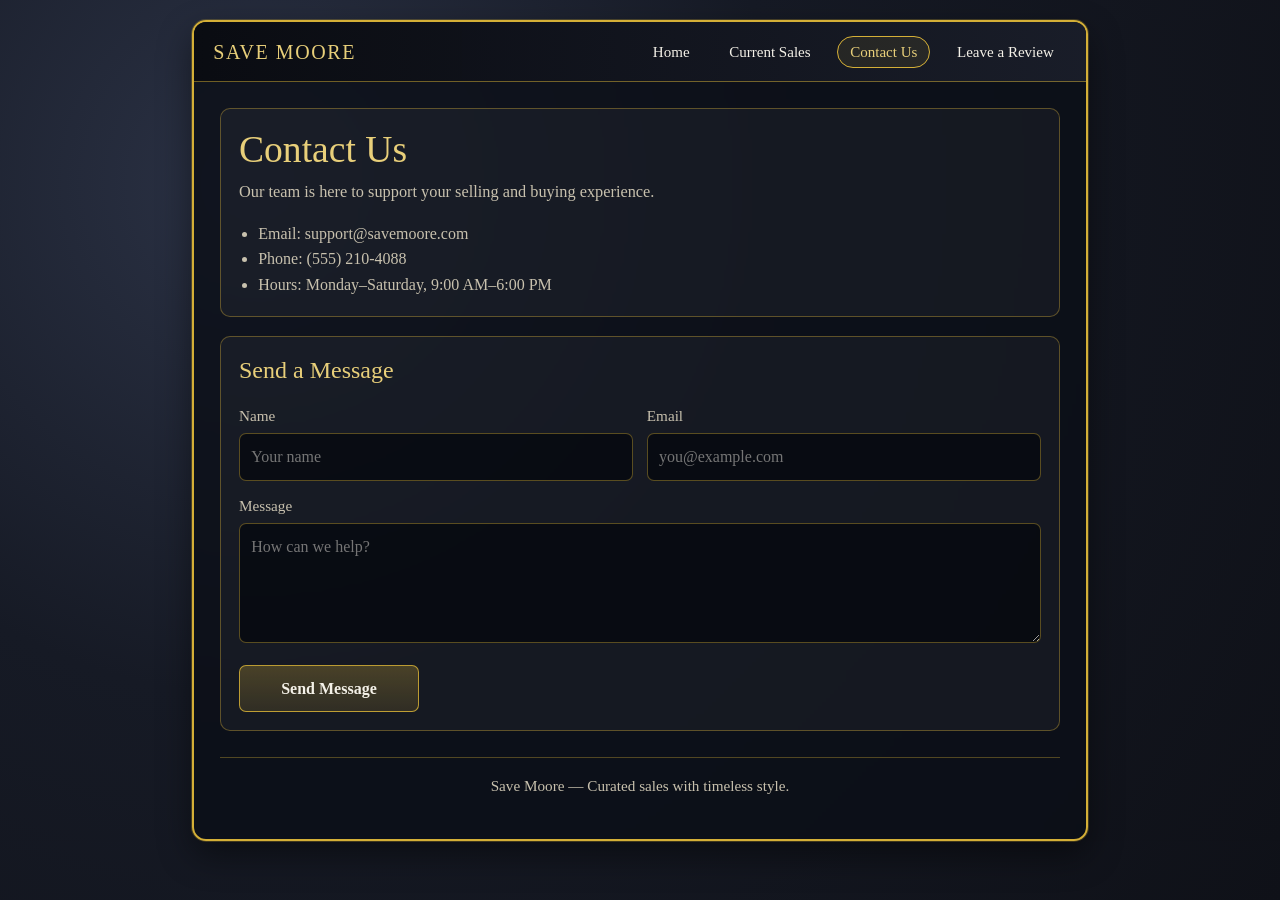
==== contact.html @ f46fa182 "Add main HTML structure and styles for the Save Moore website" ====
<!DOCTYPE html>
<html lang="en">
<head>
  <meta charset="UTF-8" />
  <meta name="viewport" content="width=device-width, initial-scale=1.0" />
  <title>Save Moore | Contact Us</title>
  <link rel="stylesheet" href="styles.css" />
</head>
<body>
  <div class="site-shell">
    <nav class="top-nav" aria-label="Main navigation">
      <p class="brand">Save Moore</p>
      <ul class="nav-links">
        <li><a href="home.html">Home</a></li>
        <li><a href="current-sales.html">Current Sales</a></li>
        <li><a class="active" href="contact.html">Contact Us</a></li>
        <li><a href="review.html">Leave a Review</a></li>
      </ul>
    </nav>

    <main class="content">
      <section class="section-card">
        <h1>Contact Us</h1>
        <p class="subtitle">Our team is here to support your selling and buying experience.</p>
        <ul class="contact-list">
          <li>Email: support@savemoore.com</li>
          <li>Phone: (555) 210-4088</li>
          <li>Hours: Monday–Saturday, 9:00 AM–6:00 PM</li>
        </ul>
      </section>

      <section class="section-card">
        <h2>Send a Message</h2>
        <form>
          <div class="form-grid">
            <div>
              <label for="name">Name</label>
              <input id="name" name="name" type="text" placeholder="Your name" required />
            </div>
            <div>
              <label for="contact-email">Email</label>
              <input id="contact-email" name="contact-email" type="email" placeholder="you@example.com" required />
            </div>
          </div>
          <div>
            <label for="message">Message</label>
            <textarea id="message" name="message" placeholder="How can we help?" required></textarea>
          </div>
          <button type="submit">Send Message</button>
        </form>
      </section>

      <p class="footer-note">Save Moore — Curated sales with timeless style.</p>
    </main>
  </div>
</body>
</html>
---- styles.css ----
:root {
  --panel: rgba(12, 15, 24, 0.82);
  --panel-soft: rgba(255, 255, 255, 0.04);
  --text-main: #f4f1e8;
  --text-muted: #c8c1ae;
  --gold: #d4af37;
  --gold-soft: #e8cf7a;
}

* {
  box-sizing: border-box;
}

html,
body {
  margin: 0;
  padding: 0;
  font-family: "Georgia", "Times New Roman", serif;
  color: var(--text-main);
  background: radial-gradient(circle at 20% 20%, #2b3245 0%, #161a25 42%, #0f1118 100%);
  min-height: 100%;
}

body {
  line-height: 1.6;
  padding: 0 2in;
}

.site-shell {
  max-width: 1100px;
  margin: 1.25rem auto 2.5rem;
  background: var(--panel);
  border: 2px solid var(--gold);
  border-radius: 14px;
  box-shadow: 0 0 0 1px rgba(212, 175, 55, 0.25), 0 14px 34px rgba(0, 0, 0, 0.45);
  overflow: hidden;
  backdrop-filter: blur(2px);
}

.top-nav {
  position: sticky;
  top: 0;
  z-index: 10;
  background: linear-gradient(90deg, rgba(10, 12, 18, 0.98), rgba(26, 30, 41, 0.96));
  border-bottom: 1px solid rgba(212, 175, 55, 0.5);
  padding: 0.85rem 1.2rem;
  display: flex;
  align-items: center;
  justify-content: space-between;
  gap: 1rem;
  flex-wrap: wrap;
}

.brand {
  font-size: 1.25rem;
  letter-spacing: 0.08em;
  text-transform: uppercase;
  color: var(--gold-soft);
  margin: 0;
  white-space: nowrap;
}

.nav-links {
  list-style: none;
  display: flex;
  gap: 0.85rem;
  padding: 0;
  margin: 0;
  flex-wrap: wrap;
}

.nav-links a {
  text-decoration: none;
  color: var(--text-main);
  padding: 0.45rem 0.75rem;
  border: 1px solid transparent;
  border-radius: 999px;
  font-size: 0.94rem;
  transition: all 0.2s ease;
}

.nav-links a:hover,
.nav-links a:focus-visible,
.nav-links a.active {
  border-color: var(--gold);
  color: var(--gold-soft);
  outline: none;
  background: rgba(212, 175, 55, 0.09);
}

.content {
  padding: 1.6rem;
  display: grid;
  gap: 1.2rem;
}

.section-card {
  background: var(--panel-soft);
  border: 1px solid rgba(212, 175, 55, 0.38);
  border-radius: 10px;
  padding: 1.15rem;
}

h1,
h2,
h3 {
  margin-top: 0;
  line-height: 1.2;
  color: var(--gold-soft);
  font-weight: 500;
}

h1 {
  font-size: clamp(1.85rem, 3vw, 2.35rem);
  margin-bottom: 0.4rem;
}

.subtitle {
  margin-top: 0;
  margin-bottom: 1rem;
  color: var(--text-muted);
  font-size: 1.02rem;
}

.sales-grid {
  display: grid;
  grid-template-columns: repeat(auto-fit, minmax(220px, 1fr));
  gap: 0.95rem;
  margin-top: 0.85rem;
}

.sale-item {
  border: 1px solid rgba(212, 175, 55, 0.25);
  border-radius: 8px;
  padding: 0.85rem;
  background: rgba(255, 255, 255, 0.02);
}

.sale-item h3 {
  margin-bottom: 0.35rem;
  font-size: 1.05rem;
}

.price {
  color: var(--gold-soft);
  font-weight: 700;
  margin: 0.25rem 0;
}

form {
  display: grid;
  gap: 0.85rem;
  margin-top: 0.65rem;
}

.form-grid {
  display: grid;
  grid-template-columns: repeat(auto-fit, minmax(220px, 1fr));
  gap: 0.85rem;
}

label {
  display: block;
  margin-bottom: 0.3rem;
  color: var(--text-muted);
  font-size: 0.95rem;
}

input,
textarea,
button {
  width: 100%;
  border-radius: 7px;
  border: 1px solid rgba(212, 175, 55, 0.4);
  background: rgba(3, 5, 12, 0.65);
  color: var(--text-main);
  font: inherit;
  padding: 0.62rem 0.7rem;
}

input::file-selector-button {
  border: 1px solid rgba(212, 175, 55, 0.55);
  background: rgba(212, 175, 55, 0.15);
  color: var(--text-main);
  border-radius: 6px;
  padding: 0.35rem 0.6rem;
  margin-right: 0.55rem;
  cursor: pointer;
}

textarea {
  min-height: 120px;
  resize: vertical;
}

button {
  width: fit-content;
  min-width: 180px;
  cursor: pointer;
  background: linear-gradient(180deg, rgba(212, 175, 55, 0.27), rgba(212, 175, 55, 0.14));
  border-color: rgba(212, 175, 55, 0.85);
  font-weight: 600;
  transition: filter 0.2s ease;
}

button:hover,
button:focus-visible {
  filter: brightness(1.1);
  outline: none;
}

.contact-list {
  margin: 0;
  padding-left: 1.2rem;
  color: var(--text-muted);
}

.footer-note {
  border-top: 1px solid rgba(212, 175, 55, 0.35);
  margin-top: 0.4rem;
  padding-top: 1rem;
  color: var(--text-muted);
  font-size: 0.95rem;
  text-align: center;
}

@media (max-width: 1050px) {
  body {
    padding: 0 1rem;
  }
}

.intro-page {
  min-height: 100vh;
  display: grid;
  place-items: center;
  overflow: hidden;
  position: relative;
}

.intro-shell {
  text-align: center;
  padding: 2.5rem 2rem;
  border: 2px solid rgba(212, 175, 55, 0.8);
  border-radius: 14px;
  background: rgba(10, 12, 20, 0.68);
  box-shadow: 0 0 0 1px rgba(212, 175, 55, 0.35), 0 24px 60px rgba(0, 0, 0, 0.6);
  transform: scale(1);
  transition: transform 1.2s ease, opacity 1.2s ease, filter 1.2s ease;
}

.intro-title {
  margin: 0;
  font-size: clamp(2.2rem, 5vw, 4rem);
  letter-spacing: 0.08em;
  text-transform: uppercase;
  color: var(--gold-soft);
  text-shadow: 0 0 14px rgba(212, 175, 55, 0.35);
}

.intro-login-link {
  display: inline-block;
  margin-top: 1.4rem;
  padding: 0.6rem 1.2rem;
  border: 1px solid var(--gold);
  border-radius: 999px;
  text-decoration: none;
  color: var(--text-main);
  background: rgba(212, 175, 55, 0.12);
  font-size: 1.02rem;
  transition: transform 0.2s ease, filter 0.2s ease;
}

.intro-login-link:hover,
.intro-login-link:focus-visible {
  transform: translateY(-2px);
  filter: brightness(1.12);
  outline: none;
}

.screen-flash {
  position: fixed;
  inset: 0;
  pointer-events: none;
  opacity: 0;
  background: radial-gradient(circle, rgba(232, 207, 122, 0.68) 0%, rgba(10, 10, 18, 0.95) 55%, rgba(0, 0, 0, 1) 100%);
  transform: scale(1);
  transition: opacity 1.2s ease, transform 1.2s ease;
}

.intro-page.transitioning .intro-shell {
  transform: scale(1.25);
  opacity: 0;
  filter: blur(8px);
}

.intro-page.transitioning .screen-flash {
  opacity: 1;
  transform: scale(1.35);
}
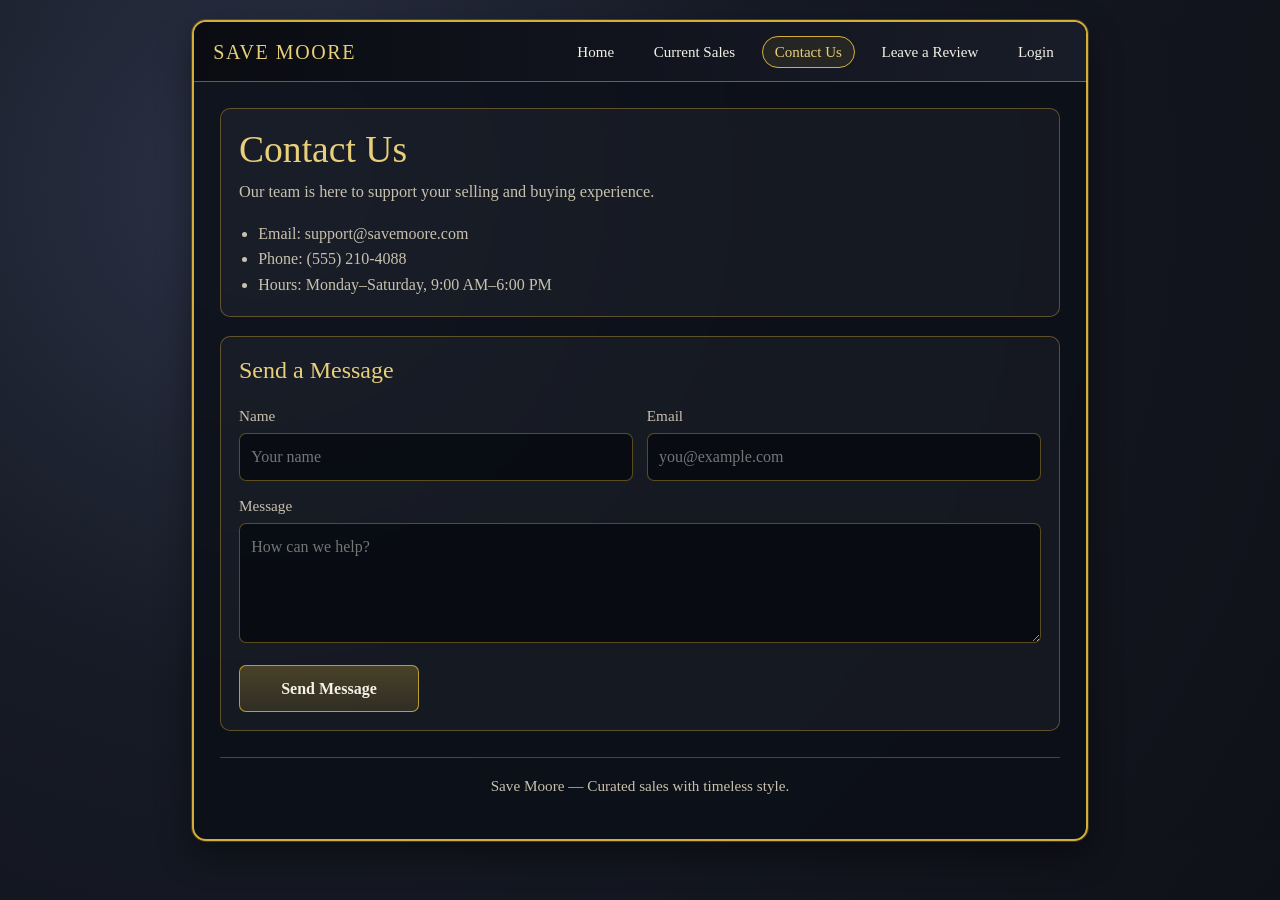
==== commit 20d30208: "Add login page and update navigation links across multiple pages" ====
--- a/contact.html
+++ b/contact.html
@@ -15,6 +15,7 @@
         <li><a href="current-sales.html">Current Sales</a></li>
         <li><a class="active" href="contact.html">Contact Us</a></li>
         <li><a href="review.html">Leave a Review</a></li>
+        <li><a href="login.html">Login</a></li>
       </ul>
     </nav>
 
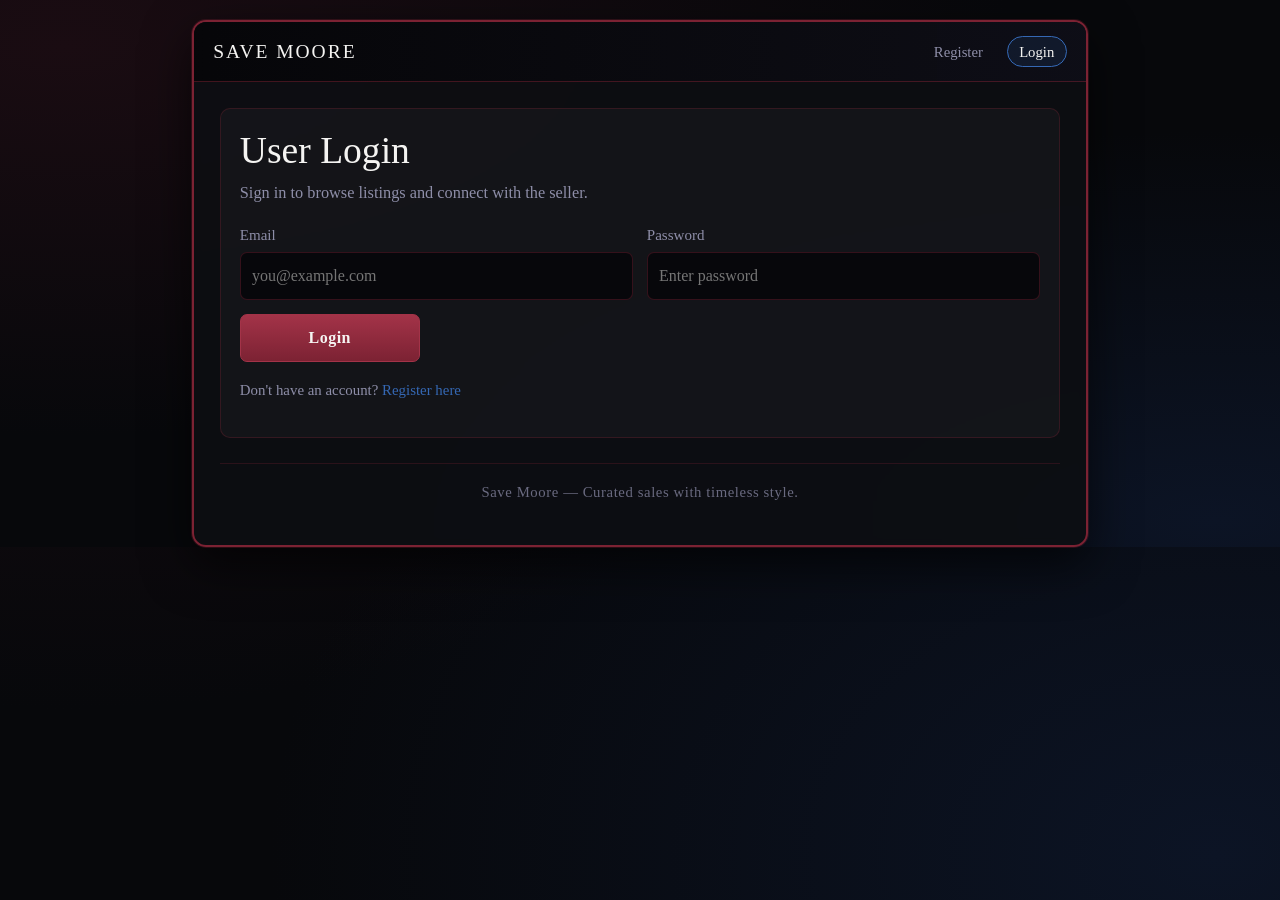
==== commit 50194703: "Implement authentication features: add auth.js, update HTML files for login, registration, and sessi" ====
--- a/contact.html
+++ b/contact.html
@@ -5,6 +5,8 @@
   <meta name="viewport" content="width=device-width, initial-scale=1.0" />
   <title>Save Moore | Contact Us</title>
   <link rel="stylesheet" href="styles.css" />
+  <script src="auth.js"></script>
+  <script>requireAuth();</script>
 </head>
 <body>
   <div class="site-shell">
@@ -15,7 +17,7 @@
         <li><a href="current-sales.html">Current Sales</a></li>
         <li><a class="active" href="contact.html">Contact Us</a></li>
         <li><a href="review.html">Leave a Review</a></li>
-        <li><a href="login.html">Login</a></li>
+        <li><a href="#" id="nav-logout">Logout</a></li>
       </ul>
     </nav>
 
@@ -54,5 +56,19 @@
       <p class="footer-note">Save Moore — Curated sales with timeless style.</p>
     </main>
   </div>
+
+  <script>
+    document.getElementById('nav-logout').addEventListener('click', function (e) {
+      e.preventDefault();
+      logout();
+    });
+    var _sess = getSession();
+    if (_sess && _sess.name) {
+      var _span = document.createElement('span');
+      _span.style.cssText = 'color:var(--text-muted);font-size:0.84rem;margin-left:0.7rem;font-family:Georgia,serif;';
+      _span.textContent = '— ' + _sess.name;
+      document.querySelector('.brand').appendChild(_span);
+    }
+  </script>
 </body>
 </html>
--- a/styles.css
+++ b/styles.css
@@ -1,48 +1,64 @@
+/* ─────────────────────────────────────────────────────────────
+   Save Moore — Color Palette
+   Black · White · Grey · Blue · Burgundy
+───────────────────────────────────────────────────────────── */
 :root {
-  --panel: rgba(12, 15, 24, 0.82);
-  --panel-soft: rgba(255, 255, 255, 0.04);
-  --text-main: #f4f1e8;
-  --text-muted: #c8c1ae;
-  --gold: #d4af37;
-  --gold-soft: #e8cf7a;
-}
-
-* {
-  box-sizing: border-box;
-}
-
-html,
-body {
+  --bg:              #07080b;
+  --panel:           rgba(13, 14, 19, 0.94);
+  --panel-soft:      rgba(255, 255, 255, 0.03);
+  --text-main:       #f0eeea;
+  --text-muted:      #8e8ea8;
+  --white:           #f5f4f2;
+  --grey:            #3c3c48;
+  --grey-light:      #6a6a80;
+  --burgundy:        #7c2233;
+  --burgundy-soft:   #a33348;
+  --burgundy-faint:  rgba(124, 34, 51, 0.20);
+  --blue:            #264f8c;
+  --blue-soft:       #3568b4;
+  --blue-faint:      rgba(38, 79, 140, 0.18);
+}
+
+* { box-sizing: border-box; }
+
+html, body {
   margin: 0;
   padding: 0;
   font-family: "Georgia", "Times New Roman", serif;
   color: var(--text-main);
-  background: radial-gradient(circle at 20% 20%, #2b3245 0%, #161a25 42%, #0f1118 100%);
+  background:
+    radial-gradient(ellipse at 5%  5%,  #1a0c12 0%, transparent 55%),
+    radial-gradient(ellipse at 95% 95%, #0c1425 0%, transparent 55%),
+    var(--bg);
   min-height: 100%;
 }
 
 body {
-  line-height: 1.6;
+  line-height: 1.65;
   padding: 0 2in;
 }
 
+/* ── Shell (gold-trimmed box — now burgundy-trimmed) ─────────── */
 .site-shell {
   max-width: 1100px;
   margin: 1.25rem auto 2.5rem;
   background: var(--panel);
-  border: 2px solid var(--gold);
+  border: 2px solid var(--burgundy);
   border-radius: 14px;
-  box-shadow: 0 0 0 1px rgba(212, 175, 55, 0.25), 0 14px 34px rgba(0, 0, 0, 0.45);
+  box-shadow:
+    0 0 0 1px rgba(124, 34, 51, 0.30),
+    0 18px 48px rgba(0, 0, 0, 0.65);
   overflow: hidden;
-  backdrop-filter: blur(2px);
-}
-
+  backdrop-filter: blur(4px);
+}
+
+/* ── Navigation ─────────────────────────────────────────────── */
 .top-nav {
   position: sticky;
   top: 0;
   z-index: 10;
-  background: linear-gradient(90deg, rgba(10, 12, 18, 0.98), rgba(26, 30, 41, 0.96));
-  border-bottom: 1px solid rgba(212, 175, 55, 0.5);
+  background: linear-gradient(90deg, rgba(6,6,9,0.98), rgba(14,14,22,0.97));
+  border-bottom: 1px solid rgba(124, 34, 51, 0.50);
   padding: 0.85rem 1.2rem;
   display: flex;
   align-items: center;
@@ -52,10 +68,10 @@
 }
 
 .brand {
-  font-size: 1.25rem;
-  letter-spacing: 0.08em;
+  font-size: 1.22rem;
+  letter-spacing: 0.1em;
   text-transform: uppercase;
-  color: var(--gold-soft);
+  color: var(--white);
   margin: 0;
   white-space: nowrap;
 }
@@ -63,7 +79,7 @@
 .nav-links {
   list-style: none;
   display: flex;
-  gap: 0.85rem;
+  gap: 0.7rem;
   padding: 0;
   margin: 0;
   flex-wrap: wrap;
@@ -71,23 +87,24 @@
 
 .nav-links a {
   text-decoration: none;
-  color: var(--text-main);
-  padding: 0.45rem 0.75rem;
+  color: var(--text-muted);
+  padding: 0.42rem 0.72rem;
   border: 1px solid transparent;
   border-radius: 999px;
-  font-size: 0.94rem;
+  font-size: 0.92rem;
   transition: all 0.2s ease;
 }
 
 .nav-links a:hover,
 .nav-links a:focus-visible,
 .nav-links a.active {
-  border-color: var(--gold);
-  color: var(--gold-soft);
+  border-color: var(--blue-soft);
+  color: var(--white);
   outline: none;
-  background: rgba(212, 175, 55, 0.09);
-}
-
+  background: var(--blue-faint);
+}
+
+/* ── Content area ────────────────────────────────────────────── */
 .content {
   padding: 1.6rem;
   display: grid;
@@ -96,24 +113,22 @@
 
 .section-card {
   background: var(--panel-soft);
-  border: 1px solid rgba(212, 175, 55, 0.38);
+  border: 1px solid rgba(124, 34, 51, 0.32);
   border-radius: 10px;
-  padding: 1.15rem;
-}
-
-h1,
-h2,
-h3 {
+  padding: 1.2rem;
+}
+
+/* ── Typography ─────────────────────────────────────────────── */
+h1, h2, h3 {
   margin-top: 0;
   line-height: 1.2;
-  color: var(--gold-soft);
+  color: var(--white);
   font-weight: 500;
 }
 
-h1 {
-  font-size: clamp(1.85rem, 3vw, 2.35rem);
-  margin-bottom: 0.4rem;
-}
+h1 { font-size: clamp(1.85rem, 3vw, 2.35rem); margin-bottom: 0.4rem; }
+h2 { font-size: 1.45rem; }
+h3 { font-size: 1.08rem; }
 
 .subtitle {
   margin-top: 0;
@@ -122,31 +137,36 @@
   font-size: 1.02rem;
 }
 
+/* ── Listings grid ───────────────────────────────────────────── */
 .sales-grid {
   display: grid;
-  grid-template-columns: repeat(auto-fit, minmax(220px, 1fr));
+  grid-template-columns: repeat(auto-fit, minmax(210px, 1fr));
   gap: 0.95rem;
   margin-top: 0.85rem;
 }
 
 .sale-item {
-  border: 1px solid rgba(212, 175, 55, 0.25);
+  border: 1px solid rgba(38, 79, 140, 0.28);
   border-radius: 8px;
-  padding: 0.85rem;
-  background: rgba(255, 255, 255, 0.02);
-}
-
-.sale-item h3 {
-  margin-bottom: 0.35rem;
+  padding: 0.9rem;
+  background: rgba(255, 255, 255, 0.025);
+  transition: border-color 0.2s ease;
+}
+
+.sale-item:hover {
+  border-color: var(--blue-soft);
+}
+
+.sale-item h3 { margin-bottom: 0.3rem; }
+
+.price {
+  color: var(--burgundy-soft);
+  font-weight: 700;
   font-size: 1.05rem;
-}
-
-.price {
-  color: var(--gold-soft);
-  font-weight: 700;
   margin: 0.25rem 0;
 }
 
+/* ── Forms ───────────────────────────────────────────────────── */
 form {
   display: grid;
   gap: 0.85rem;
@@ -163,7 +183,7 @@
   display: block;
   margin-bottom: 0.3rem;
   color: var(--text-muted);
-  font-size: 0.95rem;
+  font-size: 0.94rem;
 }
 
 input,
@@ -171,16 +191,23 @@
 button {
   width: 100%;
   border-radius: 7px;
-  border: 1px solid rgba(212, 175, 55, 0.4);
-  background: rgba(3, 5, 12, 0.65);
+  border: 1px solid rgba(124, 34, 51, 0.40);
+  background: rgba(4, 4, 8, 0.72);
   color: var(--text-main);
   font: inherit;
   padding: 0.62rem 0.7rem;
 }
 
+input:focus,
+textarea:focus {
+  outline: none;
+  border-color: var(--blue-soft);
+  box-shadow: 0 0 0 2px var(--blue-faint);
+}
+
 input::file-selector-button {
-  border: 1px solid rgba(212, 175, 55, 0.55);
-  background: rgba(212, 175, 55, 0.15);
+  border: 1px solid var(--burgundy);
+  background: var(--burgundy-faint);
   color: var(--text-main);
   border-radius: 6px;
   padding: 0.35rem 0.6rem;
@@ -197,39 +224,44 @@
   width: fit-content;
   min-width: 180px;
   cursor: pointer;
-  background: linear-gradient(180deg, rgba(212, 175, 55, 0.27), rgba(212, 175, 55, 0.14));
-  border-color: rgba(212, 175, 55, 0.85);
+  background: linear-gradient(180deg, var(--burgundy-soft), var(--burgundy));
+  border-color: var(--burgundy-soft);
+  color: var(--white);
   font-weight: 600;
-  transition: filter 0.2s ease;
+  letter-spacing: 0.03em;
+  transition: filter 0.2s ease, transform 0.15s ease;
 }
 
 button:hover,
 button:focus-visible {
-  filter: brightness(1.1);
+  filter: brightness(1.15);
+  transform: translateY(-1px);
   outline: none;
 }
 
+/* ── Misc ────────────────────────────────────────────────────── */
 .contact-list {
   margin: 0;
   padding-left: 1.2rem;
   color: var(--text-muted);
 }
 
+.contact-list li { margin-bottom: 0.4rem; }
+
 .footer-note {
-  border-top: 1px solid rgba(212, 175, 55, 0.35);
+  border-top: 1px solid rgba(124, 34, 51, 0.28);
   margin-top: 0.4rem;
   padding-top: 1rem;
-  color: var(--text-muted);
-  font-size: 0.95rem;
+  color: var(--grey-light);
+  font-size: 0.92rem;
   text-align: center;
-}
-
-@media (max-width: 1050px) {
-  body {
-    padding: 0 1rem;
-  }
-}
-
+  letter-spacing: 0.04em;
+}
+
+/* ── Seller-only blocks (hidden by default; JS reveals for seller) ── */
+.seller-only { display: none; }
+
+/* ── Intro / Splash page ─────────────────────────────────────── */
 .intro-page {
   min-height: 100vh;
   display: grid;
@@ -240,50 +272,67 @@
 
 .intro-shell {
   text-align: center;
-  padding: 2.5rem 2rem;
-  border: 2px solid rgba(212, 175, 55, 0.8);
+  padding: 3rem 2.8rem;
+  border: 2px solid var(--burgundy);
   border-radius: 14px;
-  background: rgba(10, 12, 20, 0.68);
-  box-shadow: 0 0 0 1px rgba(212, 175, 55, 0.35), 0 24px 60px rgba(0, 0, 0, 0.6);
+  background: rgba(8, 7, 10, 0.78);
+  box-shadow:
+    0 0 0 1px rgba(124, 34, 51, 0.38),
+    0 30px 80px rgba(0, 0, 0, 0.75);
   transform: scale(1);
   transition: transform 1.2s ease, opacity 1.2s ease, filter 1.2s ease;
 }
 
 .intro-title {
-  margin: 0;
-  font-size: clamp(2.2rem, 5vw, 4rem);
+  margin: 0 0 0.2rem;
+  font-size: clamp(2.6rem, 6vw, 4.4rem);
   letter-spacing: 0.08em;
   text-transform: uppercase;
-  color: var(--gold-soft);
-  text-shadow: 0 0 14px rgba(212, 175, 55, 0.35);
+  color: var(--white);
+  text-shadow: 0 2px 24px rgba(124, 34, 51, 0.55);
+}
+
+.intro-tagline {
+  display: block;
+  color: var(--text-muted);
+  font-size: 0.95rem;
+  letter-spacing: 0.18em;
+  text-transform: uppercase;
+  margin-bottom: 2rem;
 }
 
 .intro-login-link {
   display: inline-block;
-  margin-top: 1.4rem;
-  padding: 0.6rem 1.2rem;
-  border: 1px solid var(--gold);
+  padding: 0.68rem 1.5rem;
+  border: 1px solid var(--burgundy-soft);
   border-radius: 999px;
   text-decoration: none;
-  color: var(--text-main);
-  background: rgba(212, 175, 55, 0.12);
-  font-size: 1.02rem;
+  color: var(--white);
+  background: linear-gradient(180deg, var(--burgundy-soft), var(--burgundy));
+  font-size: 1rem;
+  letter-spacing: 0.06em;
   transition: transform 0.2s ease, filter 0.2s ease;
 }
 
 .intro-login-link:hover,
 .intro-login-link:focus-visible {
   transform: translateY(-2px);
-  filter: brightness(1.12);
+  filter: brightness(1.15);
   outline: none;
 }
 
+/* ── Transition overlay ─────────────────────────────────────── */
 .screen-flash {
   position: fixed;
   inset: 0;
   pointer-events: none;
   opacity: 0;
-  background: radial-gradient(circle, rgba(232, 207, 122, 0.68) 0%, rgba(10, 10, 18, 0.95) 55%, rgba(0, 0, 0, 1) 100%);
+  background: radial-gradient(
+    circle,
+    rgba(124, 34, 51, 0.65) 0%,
+    rgba(8, 6, 12, 0.95) 55%,
+    #000 100%
+  );
   transform: scale(1);
   transition: opacity 1.2s ease, transform 1.2s ease;
 }
@@ -296,5 +345,10 @@
 
 .intro-page.transitioning .screen-flash {
   opacity: 1;
-  transform: scale(1.35);
-}+  transform: scale(1.4);
+}
+
+/* ── Responsive ─────────────────────────────────────────────── */
+@media (max-width: 1050px) {
+  body { padding: 0 1rem; }
+}
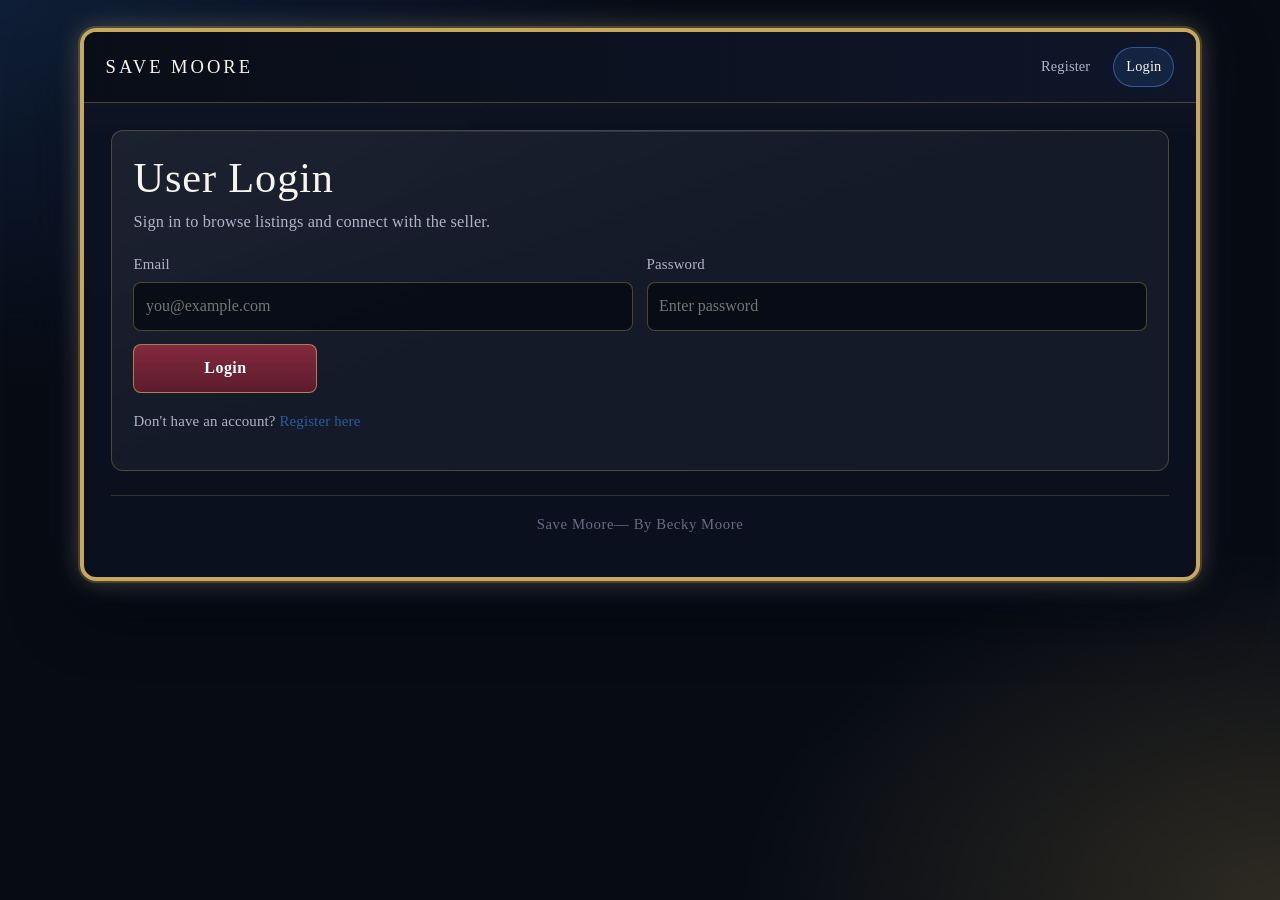
==== commit c1716288: "Update footer note across multiple pages to reflect branding by Becky Moore" ====
--- a/contact.html
+++ b/contact.html
@@ -53,7 +53,7 @@
         </form>
       </section>
 
-      <p class="footer-note">Save Moore — Curated sales with timeless style.</p>
+      <p class="footer-note">Save Moore— By Becky Moore</p>
     </main>
   </div>
 
--- a/styles.css
+++ b/styles.css
@@ -1,268 +1,313 @@
-/* ─────────────────────────────────────────────────────────────
-   Save Moore — Color Palette
-   Black · White · Grey · Blue · Burgundy
-───────────────────────────────────────────────────────────── */
+/* Save Moore — Elegant Yard Sale Theme
+   Palette: Black · White · Grey · Blue · Burgundy */
 :root {
-  --bg:              #07080b;
-  --panel:           rgba(13, 14, 19, 0.94);
-  --panel-soft:      rgba(255, 255, 255, 0.03);
-  --text-main:       #f0eeea;
-  --text-muted:      #8e8ea8;
-  --white:           #f5f4f2;
-  --grey:            #3c3c48;
-  --grey-light:      #6a6a80;
-  --burgundy:        #7c2233;
-  --burgundy-soft:   #a33348;
-  --burgundy-faint:  rgba(124, 34, 51, 0.20);
-  --blue:            #264f8c;
-  --blue-soft:       #3568b4;
-  --blue-faint:      rgba(38, 79, 140, 0.18);
+  --bg: #070b14;
+  --panel: rgba(12, 17, 32, 0.94);
+  --panel-soft: rgba(255, 255, 255, 0.03);
+  --text-main: #f2efe7;
+  --text-muted: #b1b2c8;
+  --white: #f7f4ec;
+  --grey: #3c3c48;
+  --grey-light: #6a6a80;
+  --burgundy: #8b2a3f;
+  --burgundy-soft: #b6435d;
+  --burgundy-faint: rgba(139, 42, 63, 0.16);
+  --blue: #1d3f73;
+  --blue-soft: #2b5aa0;
+  --blue-faint: rgba(43, 90, 160, 0.22);
+  --gold: #c8a85a;
+  --gold-soft: #e0c889;
+  --gold-faint: rgba(200, 168, 90, 0.2);
 }
 
 * { box-sizing: border-box; }
 
-html, body {
+html,
+body {
   margin: 0;
-  padding: 0;
+  min-height: 100%;
+}
+
+body {
+  padding: 0 clamp(1rem, 4.2vw, 2.2rem);
   font-family: "Georgia", "Times New Roman", serif;
   color: var(--text-main);
+  line-height: 1.65;
+  letter-spacing: 0.01em;
   background:
-    radial-gradient(ellipse at 5%  5%,  #1a0c12 0%, transparent 55%),
-    radial-gradient(ellipse at 95% 95%, #0c1425 0%, transparent 55%),
+    radial-gradient(1200px 700px at 0% 0%, rgba(30, 67, 122, 0.34), transparent 56%),
+    radial-gradient(1000px 650px at 100% 100%, rgba(200, 168, 90, 0.2), transparent 54%),
     var(--bg);
-  min-height: 100%;
-}
-
-body {
-  line-height: 1.65;
-  padding: 0 2in;
-}
-
-/* ── Shell (gold-trimmed box — now burgundy-trimmed) ─────────── */
+}
+
 .site-shell {
-  max-width: 1100px;
-  margin: 1.25rem auto 2.5rem;
-  background: var(--panel);
-  border: 2px solid var(--burgundy);
-  border-radius: 14px;
+  max-width: 1120px;
+  margin: clamp(1.1rem, 2.2vw, 1.8rem) auto 2.4rem;
+  border: 4px solid var(--gold);
+  border-radius: 16px;
+  background:
+    linear-gradient(180deg, rgba(255, 255, 255, 0.035), transparent 20%),
+    var(--panel);
   box-shadow:
-    0 0 0 1px rgba(124, 34, 51, 0.30),
-    0 18px 48px rgba(0, 0, 0, 0.65);
+    0 0 0 2px rgba(200, 168, 90, 0.24),
+    0 0 24px rgba(200, 168, 90, 0.32),
+    0 0 46px rgba(43, 90, 160, 0.22),
+    0 24px 64px rgba(3, 7, 16, 0.62);
   overflow: hidden;
-  backdrop-filter: blur(4px);
-}
-
-/* ── Navigation ─────────────────────────────────────────────── */
+  backdrop-filter: blur(5px);
+}
+
 .top-nav {
   position: sticky;
   top: 0;
-  z-index: 10;
-  background: linear-gradient(90deg, rgba(6,6,9,0.98), rgba(14,14,22,0.97));
-  border-bottom: 1px solid rgba(124, 34, 51, 0.50);
-  padding: 0.85rem 1.2rem;
+  z-index: 20;
+  padding: 0.95rem 1.35rem;
   display: flex;
   align-items: center;
   justify-content: space-between;
   gap: 1rem;
   flex-wrap: wrap;
+  background:
+    linear-gradient(90deg, rgba(9, 13, 24, 0.96), rgba(14, 22, 40, 0.95));
+  border-bottom: 1px solid rgba(200, 168, 90, 0.34);
 }
 
 .brand {
-  font-size: 1.22rem;
-  letter-spacing: 0.1em;
+  margin: 0;
+  color: var(--white);
+  font-size: 1.16rem;
   text-transform: uppercase;
-  color: var(--white);
+  letter-spacing: 0.16em;
+  white-space: nowrap;
+}
+
+.nav-links {
   margin: 0;
-  white-space: nowrap;
-}
-
-.nav-links {
+  padding: 0;
   list-style: none;
   display: flex;
-  gap: 0.7rem;
-  padding: 0;
-  margin: 0;
+  gap: 0.62rem;
   flex-wrap: wrap;
 }
 
 .nav-links a {
+  display: inline-block;
   text-decoration: none;
   color: var(--text-muted);
-  padding: 0.42rem 0.72rem;
   border: 1px solid transparent;
   border-radius: 999px;
-  font-size: 0.92rem;
-  transition: all 0.2s ease;
+  padding: 0.43rem 0.75rem;
+  font-size: 0.9rem;
+  transition: color 0.2s ease, border-color 0.2s ease, background 0.2s ease;
 }
 
 .nav-links a:hover,
 .nav-links a:focus-visible,
 .nav-links a.active {
-  border-color: var(--blue-soft);
+  outline: none;
   color: var(--white);
-  outline: none;
+  border-color: rgba(53, 104, 180, 0.78);
   background: var(--blue-faint);
 }
 
-/* ── Content area ────────────────────────────────────────────── */
 .content {
-  padding: 1.6rem;
+  padding: clamp(1.2rem, 2.1vw, 1.85rem);
   display: grid;
-  gap: 1.2rem;
+  gap: 1.05rem;
 }
 
 .section-card {
-  background: var(--panel-soft);
-  border: 1px solid rgba(124, 34, 51, 0.32);
-  border-radius: 10px;
-  padding: 1.2rem;
-}
-
-/* ── Typography ─────────────────────────────────────────────── */
-h1, h2, h3 {
+  position: relative;
+  border-radius: 12px;
+  border: 1px solid rgba(200, 168, 90, 0.3);
+  padding: clamp(1rem, 2.2vw, 1.35rem);
+  background:
+    linear-gradient(160deg, rgba(255, 255, 255, 0.04), rgba(255, 255, 255, 0.01) 48%),
+    var(--panel-soft);
+}
+
+.section-card::before {
+  content: "";
+  position: absolute;
+  left: 0.85rem;
+  right: 0.85rem;
+  top: 0;
+  height: 1px;
+  background: linear-gradient(90deg, transparent, rgba(53, 104, 180, 0.4), transparent);
+}
+
+h1,
+h2,
+h3 {
   margin-top: 0;
-  line-height: 1.2;
   color: var(--white);
   font-weight: 500;
-}
-
-h1 { font-size: clamp(1.85rem, 3vw, 2.35rem); margin-bottom: 0.4rem; }
-h2 { font-size: 1.45rem; }
-h3 { font-size: 1.08rem; }
+  line-height: 1.2;
+}
+
+h1 {
+  margin-bottom: 0.38rem;
+  font-size: clamp(1.95rem, 3.35vw, 2.65rem);
+  letter-spacing: 0.02em;
+}
+
+h2 {
+  margin-bottom: 0.46rem;
+  font-size: clamp(1.35rem, 2.25vw, 1.72rem);
+}
+
+h3 {
+  margin-bottom: 0.2rem;
+  font-size: 1.07rem;
+}
+
+p {
+  margin-top: 0;
+  color: #dddbe5;
+}
 
 .subtitle {
   margin-top: 0;
   margin-bottom: 1rem;
+  max-width: 68ch;
   color: var(--text-muted);
   font-size: 1.02rem;
 }
 
-/* ── Listings grid ───────────────────────────────────────────── */
 .sales-grid {
+  margin-top: 0.8rem;
   display: grid;
+  gap: 0.9rem;
   grid-template-columns: repeat(auto-fit, minmax(210px, 1fr));
-  gap: 0.95rem;
-  margin-top: 0.85rem;
 }
 
 .sale-item {
-  border: 1px solid rgba(38, 79, 140, 0.28);
-  border-radius: 8px;
-  padding: 0.9rem;
-  background: rgba(255, 255, 255, 0.025);
-  transition: border-color 0.2s ease;
+  border-radius: 9px;
+  border: 1px solid rgba(43, 90, 160, 0.36);
+  padding: 0.88rem;
+  background: rgba(16, 23, 41, 0.7);
+  transition: transform 0.18s ease, border-color 0.2s ease, background 0.2s ease;
 }
 
 .sale-item:hover {
-  border-color: var(--blue-soft);
-}
-
-.sale-item h3 { margin-bottom: 0.3rem; }
+  transform: translateY(-2px);
+  border-color: rgba(53, 104, 180, 0.82);
+  background: rgba(18, 27, 48, 0.9);
+}
 
 .price {
-  color: var(--burgundy-soft);
+  margin: 0.24rem 0;
+  font-size: 1.02rem;
   font-weight: 700;
-  font-size: 1.05rem;
-  margin: 0.25rem 0;
-}
-
-/* ── Forms ───────────────────────────────────────────────────── */
+  letter-spacing: 0.02em;
+  color: #d67a8e;
+}
+
 form {
+  margin-top: 0.65rem;
   display: grid;
-  gap: 0.85rem;
-  margin-top: 0.65rem;
+  gap: 0.82rem;
 }
 
 .form-grid {
   display: grid;
+  gap: 0.82rem;
   grid-template-columns: repeat(auto-fit, minmax(220px, 1fr));
-  gap: 0.85rem;
 }
 
 label {
   display: block;
   margin-bottom: 0.3rem;
   color: var(--text-muted);
-  font-size: 0.94rem;
+  font-size: 0.93rem;
 }
 
 input,
 textarea,
 button {
+  font: inherit;
+  color: var(--text-main);
   width: 100%;
-  border-radius: 7px;
-  border: 1px solid rgba(124, 34, 51, 0.40);
-  background: rgba(4, 4, 8, 0.72);
-  color: var(--text-main);
-  font: inherit;
-  padding: 0.62rem 0.7rem;
+  border-radius: 8px;
+  border: 1px solid rgba(200, 168, 90, 0.36);
+  background: rgba(6, 10, 20, 0.82);
+  padding: 0.64rem 0.72rem;
+}
+
+input,
+textarea {
+  transition: border-color 0.2s ease, box-shadow 0.2s ease, background 0.2s ease;
 }
 
 input:focus,
 textarea:focus {
   outline: none;
-  border-color: var(--blue-soft);
-  box-shadow: 0 0 0 2px var(--blue-faint);
+  border-color: rgba(53, 104, 180, 0.82);
+  box-shadow: 0 0 0 2px rgba(38, 79, 140, 0.24);
+  background: rgba(8, 13, 24, 0.95);
+}
+
+textarea {
+  min-height: 120px;
+  resize: vertical;
 }
 
 input::file-selector-button {
+  margin-right: 0.55rem;
+  border-radius: 6px;
   border: 1px solid var(--burgundy);
   background: var(--burgundy-faint);
   color: var(--text-main);
-  border-radius: 6px;
-  padding: 0.35rem 0.6rem;
-  margin-right: 0.55rem;
+  padding: 0.32rem 0.58rem;
   cursor: pointer;
-}
-
-textarea {
-  min-height: 120px;
-  resize: vertical;
 }
 
 button {
   width: fit-content;
-  min-width: 180px;
+  min-width: 184px;
   cursor: pointer;
-  background: linear-gradient(180deg, var(--burgundy-soft), var(--burgundy));
-  border-color: var(--burgundy-soft);
-  color: var(--white);
+  color: #ffffff;
   font-weight: 600;
   letter-spacing: 0.03em;
-  transition: filter 0.2s ease, transform 0.15s ease;
+  border-color: rgba(200, 168, 90, 0.7);
+  background: linear-gradient(180deg, rgba(139, 42, 63, 0.95), rgba(95, 28, 44, 0.95));
+  transition: transform 0.15s ease, filter 0.2s ease;
 }
 
 button:hover,
 button:focus-visible {
-  filter: brightness(1.15);
+  outline: none;
   transform: translateY(-1px);
-  outline: none;
-}
-
-/* ── Misc ────────────────────────────────────────────────────── */
+  filter: brightness(1.13);
+}
+
 .contact-list {
   margin: 0;
-  padding-left: 1.2rem;
+  padding-left: 1.15rem;
   color: var(--text-muted);
 }
 
-.contact-list li { margin-bottom: 0.4rem; }
+.contact-list li {
+  margin-bottom: 0.36rem;
+}
 
 .footer-note {
-  border-top: 1px solid rgba(124, 34, 51, 0.28);
-  margin-top: 0.4rem;
+  margin-top: 0.45rem;
+  border-top: 1px solid rgba(200, 168, 90, 0.22);
   padding-top: 1rem;
   color: var(--grey-light);
+  text-align: center;
   font-size: 0.92rem;
-  text-align: center;
   letter-spacing: 0.04em;
 }
 
-/* ── Seller-only blocks (hidden by default; JS reveals for seller) ── */
-.seller-only { display: none; }
-
-/* ── Intro / Splash page ─────────────────────────────────────── */
+.seller-only {
+  display: none;
+}
+
+/* Intro / Splash */
 .intro-page {
+  padding: 0 1rem;
   min-height: 100vh;
   display: grid;
   place-items: center;
@@ -272,73 +317,75 @@
 
 .intro-shell {
   text-align: center;
-  padding: 3rem 2.8rem;
-  border: 2px solid var(--burgundy);
-  border-radius: 14px;
-  background: rgba(8, 7, 10, 0.78);
+  border-radius: 16px;
+  border: 4px solid var(--gold);
+  padding: clamp(2.3rem, 4vw, 3.2rem) clamp(1.7rem, 4vw, 3.15rem);
+  background:
+    linear-gradient(180deg, rgba(255, 255, 255, 0.04), transparent 38%),
+    rgba(9, 14, 27, 0.9);
   box-shadow:
-    0 0 0 1px rgba(124, 34, 51, 0.38),
-    0 30px 80px rgba(0, 0, 0, 0.75);
+    0 0 0 2px rgba(200, 168, 90, 0.24),
+    0 0 26px rgba(200, 168, 90, 0.34),
+    0 0 50px rgba(43, 90, 160, 0.22),
+    0 24px 60px rgba(3, 7, 16, 0.58);
   transform: scale(1);
   transition: transform 1.2s ease, opacity 1.2s ease, filter 1.2s ease;
 }
 
 .intro-title {
-  margin: 0 0 0.2rem;
-  font-size: clamp(2.6rem, 6vw, 4.4rem);
-  letter-spacing: 0.08em;
+  margin: 0 0 0.25rem;
+  color: var(--white);
   text-transform: uppercase;
-  color: var(--white);
-  text-shadow: 0 2px 24px rgba(124, 34, 51, 0.55);
+  letter-spacing: 0.1em;
+  font-size: clamp(2.65rem, 6.2vw, 4.75rem);
+  text-shadow: 0 2px 24px rgba(124, 34, 51, 0.56);
 }
 
 .intro-tagline {
   display: block;
-  color: var(--text-muted);
-  font-size: 0.95rem;
-  letter-spacing: 0.18em;
+  margin-bottom: 2rem;
+  color: var(--gold-soft);
+  font-size: 0.92rem;
   text-transform: uppercase;
-  margin-bottom: 2rem;
+  letter-spacing: 0.19em;
 }
 
 .intro-login-link {
   display: inline-block;
-  padding: 0.68rem 1.5rem;
-  border: 1px solid var(--burgundy-soft);
+  text-decoration: none;
   border-radius: 999px;
-  text-decoration: none;
+  border: 1px solid rgba(163, 51, 72, 0.7);
   color: var(--white);
-  background: linear-gradient(180deg, var(--burgundy-soft), var(--burgundy));
-  font-size: 1rem;
+  background: linear-gradient(180deg, rgba(163, 51, 72, 0.95), rgba(124, 34, 51, 0.95));
+  padding: 0.7rem 1.56rem;
   letter-spacing: 0.06em;
   transition: transform 0.2s ease, filter 0.2s ease;
 }
 
 .intro-login-link:hover,
 .intro-login-link:focus-visible {
+  outline: none;
   transform: translateY(-2px);
-  filter: brightness(1.15);
-  outline: none;
-}
-
-/* ── Transition overlay ─────────────────────────────────────── */
+  filter: brightness(1.14);
+}
+
 .screen-flash {
   position: fixed;
   inset: 0;
   pointer-events: none;
   opacity: 0;
+  transform: scale(1);
   background: radial-gradient(
     circle,
-    rgba(124, 34, 51, 0.65) 0%,
-    rgba(8, 6, 12, 0.95) 55%,
-    #000 100%
+    rgba(200, 168, 90, 0.38) 0%,
+    rgba(43, 90, 160, 0.32) 55%,
+    rgba(0, 0, 0, 0.92) 100%
   );
-  transform: scale(1);
   transition: opacity 1.2s ease, transform 1.2s ease;
 }
 
 .intro-page.transitioning .intro-shell {
-  transform: scale(1.25);
+  transform: scale(1.23);
   opacity: 0;
   filter: blur(8px);
 }
@@ -348,7 +395,17 @@
   transform: scale(1.4);
 }
 
-/* ── Responsive ─────────────────────────────────────────────── */
-@media (max-width: 1050px) {
-  body { padding: 0 1rem; }
-}
+@media (max-width: 900px) {
+  .top-nav {
+    padding: 0.88rem 1rem;
+  }
+
+  .content {
+    padding: 1rem;
+  }
+
+  .brand {
+    font-size: 1.02rem;
+    letter-spacing: 0.12em;
+  }
+}
